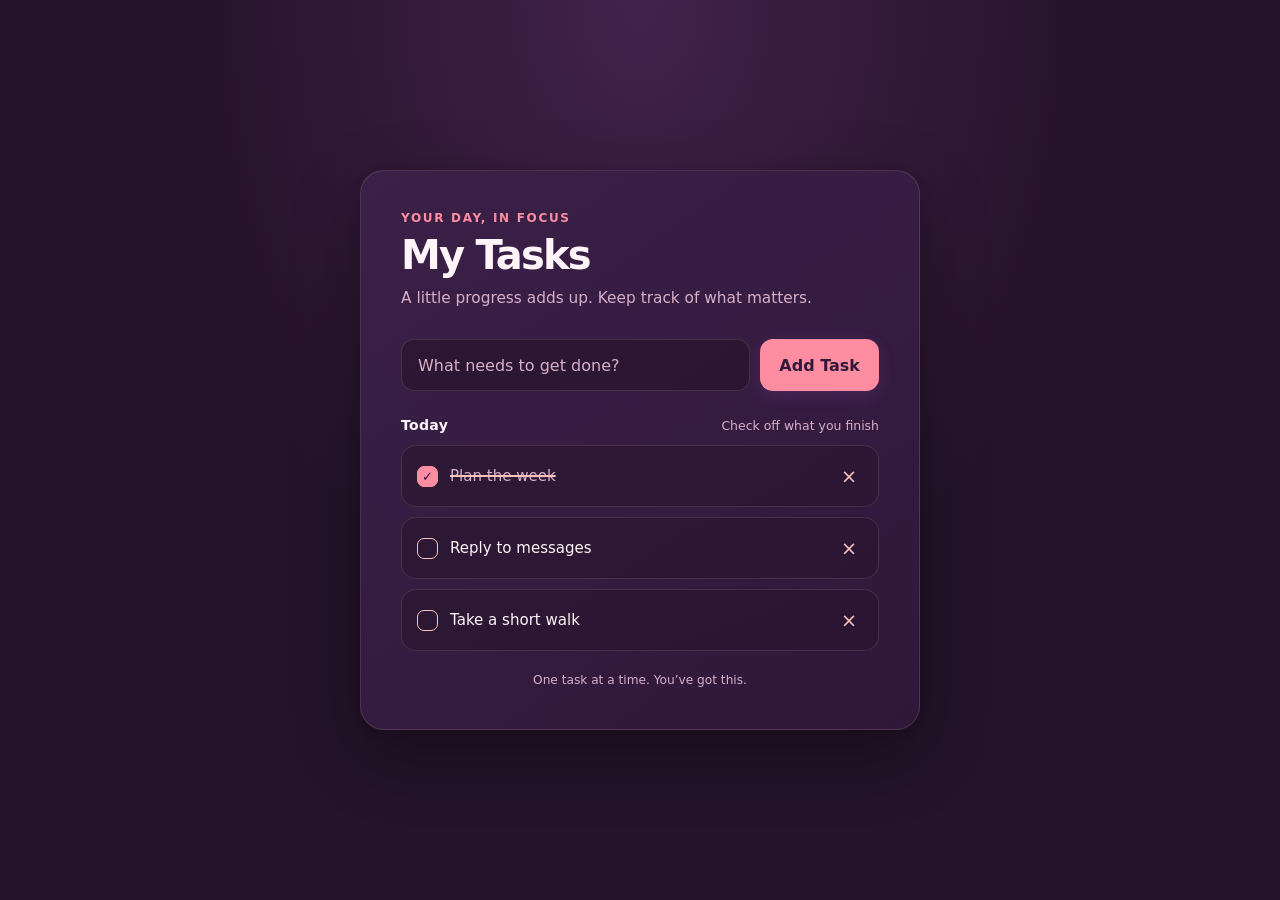
==== to_do/index.html @ 2f0e8a7e "to-do" ====
<!doctype html>
<html lang="en">
<head>
  <meta charset="utf-8">
  <meta name="viewport" content="width=device-width, initial-scale=1">
  <meta name="theme-color" content="#30183b">
  <title>My Tasks — To-Do List</title>
    <link rel="stylesheet" href="style.css" />

</head>
<body>
  <main class="todo-card" aria-labelledby="page-title">
    <header class="card-header">
      <p class="eyebrow">Your day, in focus</p>
      <h1 id="page-title">My Tasks</h1>
      <p class="subtitle">A little progress adds up. Keep track of what matters.</p>
    </header>

    <form class="task-entry" action="#" method="get" aria-label="Add a task">
      <label class="visually-hidden" for="new-task">Enter a new task</label>
      <input class="task-input" id="new-task" name="task" type="text" placeholder="What needs to get done?" autocomplete="off">
      <button class="add-button" id="add-task-button" type="submit">Add Task</button>
    </form>

    <section class="tasks-section" aria-labelledby="tasks-heading">
      <div class="list-heading">
        <h2 id="tasks-heading">Today</h2>
        <span class="list-hint">Check off what you finish</span>
      </div>

      <ul class="task-list" id="task-list" aria-label="Task list">
        <li class="task-row">
          <input class="delete-control" id="delete-task-1" type="checkbox" aria-label="Remove task: Plan the week">
          <div class="task-item">
            <input class="task-checkbox" id="task-1-complete" type="checkbox" checked>
            <label class="checkbox-visual" for="task-1-complete" aria-label="Mark Plan the week as incomplete"></label>
            <label class="task-text" for="task-1-complete">Plan the week</label>
            <label class="delete-button" for="delete-task-1" aria-label="Delete Plan the week" title="Delete task">×</label>
          </div>
        </li>
        <li class="task-row">
          <input class="delete-control" id="delete-task-2" type="checkbox" aria-label="Remove task: Reply to messages">
          <div class="task-item">
            <input class="task-checkbox" id="task-2-complete" type="checkbox">
            <label class="checkbox-visual" for="task-2-complete" aria-label="Mark Reply to messages as complete"></label>
            <label class="task-text" for="task-2-complete">Reply to messages</label>
            <label class="delete-button" for="delete-task-2" aria-label="Delete Reply to messages" title="Delete task">×</label>
          </div>
        </li>
        <li class="task-row">
          <input class="delete-control" id="delete-task-3" type="checkbox" aria-label="Remove task: Take a short walk">
          <div class="task-item">
            <input class="task-checkbox" id="task-3-complete" type="checkbox">
            <label class="checkbox-visual" for="task-3-complete" aria-label="Mark Take a short walk as complete"></label>
            <label class="task-text" for="task-3-complete">Take a short walk</label>
            <label class="delete-button" for="delete-task-3" aria-label="Delete Take a short walk" title="Delete task">×</label>
          </div>
        </li>
      </ul>
      <p class="empty-state" id="empty-state">No tasks yet. Add your first task!</p>
    </section>

    <footer class="card-footer">One task at a time. You’ve got this.</footer>
  </main>
  <script src="./script.js"></script>
</body>
</html>
---- to_do/style.css ----
:root {
        color-scheme: dark;
        --page: #241329;
        --surface: #30183b;
        --surface-raised: #3b2148;
        --surface-hover: #4a2854;
        --border: rgba(255, 194, 186, 0.14);
        --text: #fff4f7;
        --muted: #d8afc7;
        --accent: #ff8da1;
        --accent-strong: #ad56c4;
        --accent-soft: #ffc2ba;
        --accent-glow: #ff9ce9;
        --danger: #ff9ce9;
        --radius-card: 24px;
        --radius-control: 13px;
        font-family: Inter, ui-sans-serif, system-ui, -apple-system, BlinkMacSystemFont, "Segoe UI", sans-serif;
    }

    *,
    *::before,
    *::after {
        box-sizing: border-box;
    }

    body {
        min-width: 320px;
        min-height: 100vh;
        margin: 0;
        padding: 40px 20px;
        display: grid;
        place-items: center;
        color: var(--text);
        background:
            radial-gradient(ellipse at 50% 0%, rgba(173, 86, 196, 0.22), transparent 52%),
            var(--page);
    }

    button,
    input {
        font: inherit;
    }

    .todo-card {
        width: min(100%, 560px);
        padding: clamp(24px, 5vw, 40px);
        border: 1px solid var(--border);
        border-radius: var(--radius-card);
        background: linear-gradient(145deg, rgba(59, 33, 72, 0.98), rgba(48, 24, 59, 0.98));
        box-shadow: 0 24px 70px rgba(0, 0, 0, 0.3), 0 3px 12px rgba(0, 0, 0, 0.12);
    }

    .card-header {
        margin-bottom: 28px;
    }

    .eyebrow {
        margin: 0 0 8px;
        color: var(--accent);
        font-size: 0.75rem;
        font-weight: 750;
        letter-spacing: 0.14em;
        text-transform: uppercase;
    }

    h1 {
        margin: 0;
        font-size: clamp(2rem, 6vw, 2.5rem);
        line-height: 1.12;
        letter-spacing: -0.045em;
    }

    .subtitle {
        margin: 10px 0 0;
        color: var(--muted);
        font-size: 0.96rem;
        line-height: 1.55;
    }

    .task-entry {
        display: flex;
        gap: 10px;
        margin-bottom: 26px;
    }

    .task-input {
        min-width: 0;
        flex: 1;
        height: 52px;
        padding: 0 16px;
        border: 1px solid var(--border);
        border-radius: var(--radius-control);
        outline: none;
        color: var(--text);
        background: rgba(36, 19, 41, 0.58);
        transition: border-color 180ms ease, box-shadow 180ms ease, background 180ms ease;
    }

    .task-input::placeholder {
        color: #d8afc7;
    }

    .task-input:hover {
        border-color: rgba(255, 194, 186, 0.42);
    }

    .task-input:focus-visible {
        border-color: var(--accent);
        background: rgba(36, 19, 41, 0.82);
        box-shadow: 0 0 0 3px rgba(255, 141, 161, 0.18);
    }

    .add-button {
        min-height: 52px;
        padding: 0 19px;
        border: 0;
        border-radius: var(--radius-control);
        color: #30183b;
        background: var(--accent);
        font-weight: 750;
        white-space: nowrap;
        cursor: pointer;
        box-shadow: 0 5px 16px rgba(173, 86, 196, 0.18);
        transition: transform 180ms ease, background 180ms ease, box-shadow 180ms ease;
    }

    .add-button:hover {
        transform: translateY(-2px);
        background: #ff9ce9;
        box-shadow: 0 8px 22px rgba(173, 86, 196, 0.26);
    }

    .add-button:active {
        transform: translateY(0);
    }

    .add-button:focus-visible,
    .delete-button:focus-visible,
    .task-checkbox:focus-visible+.checkbox-visual {
        outline: 3px solid rgba(255, 156, 233, 0.58);
        outline-offset: 3px;
    }

    .list-heading {
        display: flex;
        align-items: center;
        justify-content: space-between;
        gap: 12px;
        margin-bottom: 12px;
    }

    .list-heading h2 {
        margin: 0;
        font-size: 0.88rem;
        font-weight: 700;
        letter-spacing: 0.02em;
    }

    .list-hint {
        color: var(--muted);
        font-size: 0.78rem;
    }

    .task-list {
        display: grid;
        gap: 10px;
        margin: 0;
        padding: 0;
        list-style: none;
    }

    .task-item {
        position: relative;
        display: flex;
        align-items: center;
        gap: 12px;
        min-height: 62px;
        padding: 12px 12px 12px 15px;
        border: 1px solid var(--border);
        border-radius: 15px;
        background: rgba(36, 19, 41, 0.48);
        transition: background 180ms ease, border-color 180ms ease, transform 180ms ease, opacity 180ms ease;
    }

    .task-item:hover {
        transform: translateY(-1px);
        border-color: rgba(255, 194, 186, 0.28);
        background: var(--surface-hover);
    }

    .task-checkbox {
        position: absolute;
        width: 1px;
        height: 1px;
        overflow: hidden;
        clip: rect(0, 0, 0, 0);
        white-space: nowrap;
        clip-path: inset(50%);
    }

    .checkbox-visual {
        width: 21px;
        height: 21px;
        flex: 0 0 21px;
        display: grid;
        place-items: center;
        border: 1.5px solid #ffc2ba;
        border-radius: 7px;
        color: #30183b;
        cursor: pointer;
        transition: background 180ms ease, border-color 180ms ease, transform 180ms ease;
    }

    .checkbox-visual::after {
        content: "✓";
        font-size: 0.82rem;
        font-weight: 900;
        opacity: 0;
        transform: scale(0.6);
        transition: opacity 180ms ease, transform 180ms ease;
    }

    .task-checkbox:checked+.checkbox-visual {
        border-color: var(--accent);
        background: var(--accent);
    }

    .task-checkbox:checked+.checkbox-visual::after {
        opacity: 1;
        transform: scale(1);
    }

    .task-text {
        flex: 1;
        min-width: 0;
        color: #fff4f7;
        font-size: 0.94rem;
        line-height: 1.4;
        overflow-wrap: anywhere;
        transition: color 180ms ease, opacity 180ms ease;
        cursor: pointer;
    }

    .task-checkbox:checked~.task-text {
        color: var(--muted);
        text-decoration: line-through;
        text-decoration-color: #ffc2ba;
        text-decoration-thickness: 1.5px;
    }

    .delete-control {
        position: absolute;
        width: 1px;
        height: 1px;
        overflow: hidden;
        clip: rect(0, 0, 0, 0);
        clip-path: inset(50%);
        white-space: nowrap;
    }

    .delete-button {
        width: 34px;
        height: 34px;
        flex: 0 0 34px;
        display: grid;
        place-items: center;
        border: 0;
        border-radius: 10px;
        color: #ffc2ba;
        background: transparent;
        font-size: 1.2rem;
        line-height: 1;
        cursor: pointer;
        transition: color 180ms ease, background 180ms ease, transform 180ms ease;
    }

    .delete-button:hover {
        transform: scale(1.06);
        color: var(--danger);
        background: rgba(255, 156, 233, 0.14);
    }

    .delete-control:checked~.task-item {
        display: none;
    }

    .delete-control:focus-visible+.task-item .delete-button {
        outline: 3px solid rgba(255, 156, 233, 0.58);
        outline-offset: 2px;
    }

    .empty-state {
        display: none;
        margin: 0;
        padding: 28px 16px;
        border: 1px dashed rgba(255, 194, 186, 0.28);
        border-radius: 15px;
        color: var(--muted);
        text-align: center;
        font-size: 0.94rem;
    }

    .task-list:empty+.empty-state {
        display: block;
    }

    .card-footer {
        margin-top: 20px;
        color: #d8afc7;
        font-size: 0.76rem;
        line-height: 1.5;
        text-align: center;
    }

    @media (max-width: 480px) {
        body {
            padding: 20px 14px;
            place-items: start center;
        }

        .todo-card {
            margin: auto 0;
            padding: 25px 20px;
            border-radius: 20px;
        }

        .task-entry {
            gap: 8px;
        }

        .task-input {
            padding-inline: 13px;
            font-size: 0.9rem;
        }

        .add-button {
            padding-inline: 14px;
            font-size: 0.88rem;
        }

        .list-hint {
            font-size: 0.72rem;
        }
    }

    @media (prefers-reduced-motion: reduce) {

        *,
        *::before,
        *::after {
            scroll-behavior: auto !important;
            transition-duration: 0.01ms !important;
        }
    }

    .visually-hidden {
        position: absolute;
        width: 1px;
        height: 1px;
        padding: 0;
        margin: -1px;
        overflow: hidden;
        clip: rect(0, 0, 0, 0);
        white-space: nowrap;
        border: 0;
    }
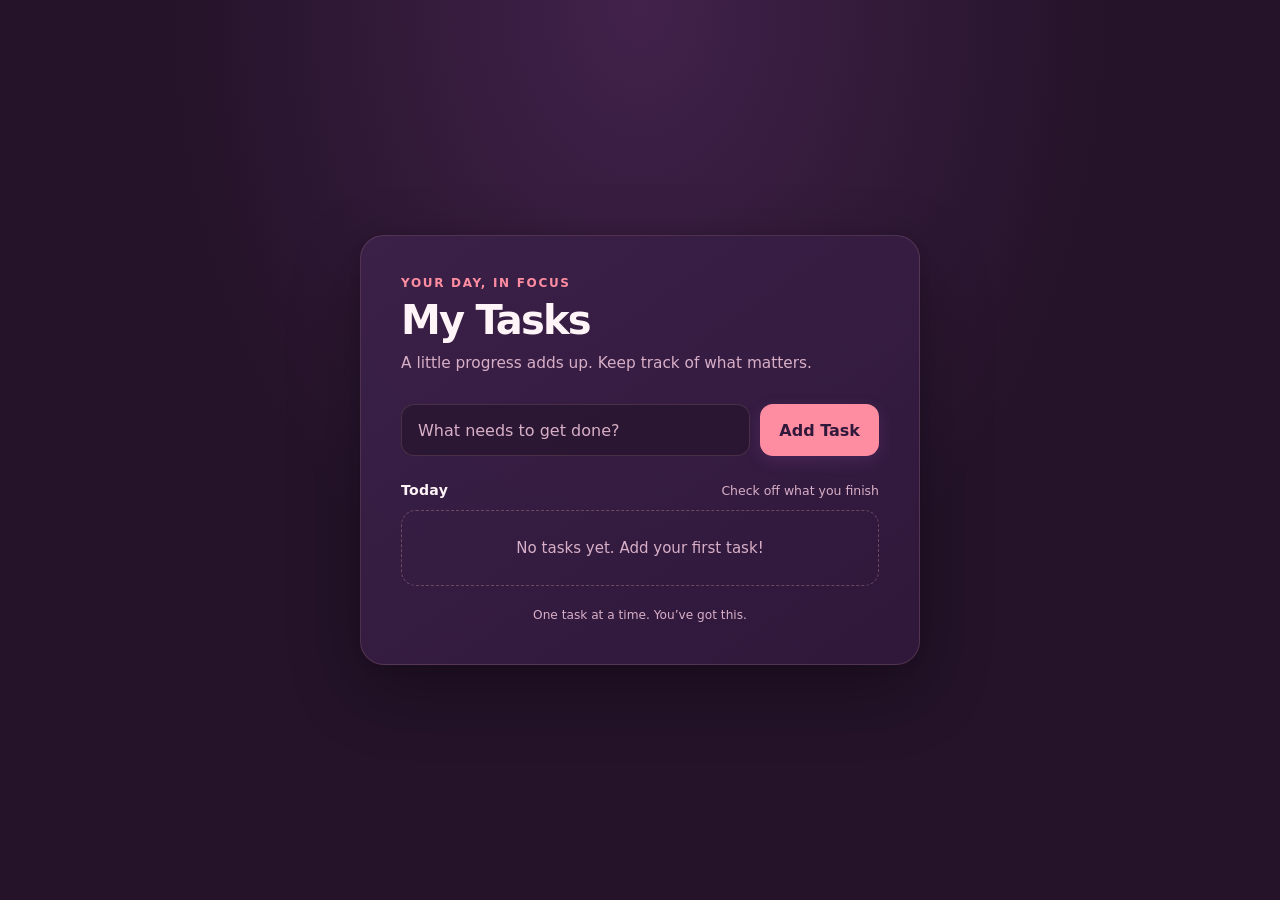
==== commit 0c2d2e5c: "todo" ====
--- a/to_do/index.html
+++ b/to_do/index.html
@@ -5,8 +5,7 @@
   <meta name="viewport" content="width=device-width, initial-scale=1">
   <meta name="theme-color" content="#30183b">
   <title>My Tasks — To-Do List</title>
-    <link rel="stylesheet" href="style.css" />
-
+  <link rel="stylesheet" href="style.css" />
 </head>
 <body>
   <main class="todo-card" aria-labelledby="page-title">
@@ -29,39 +28,14 @@
       </div>
 
       <ul class="task-list" id="task-list" aria-label="Task list">
-        <li class="task-row">
-          <input class="delete-control" id="delete-task-1" type="checkbox" aria-label="Remove task: Plan the week">
-          <div class="task-item">
-            <input class="task-checkbox" id="task-1-complete" type="checkbox" checked>
-            <label class="checkbox-visual" for="task-1-complete" aria-label="Mark Plan the week as incomplete"></label>
-            <label class="task-text" for="task-1-complete">Plan the week</label>
-            <label class="delete-button" for="delete-task-1" aria-label="Delete Plan the week" title="Delete task">×</label>
-          </div>
-        </li>
-        <li class="task-row">
-          <input class="delete-control" id="delete-task-2" type="checkbox" aria-label="Remove task: Reply to messages">
-          <div class="task-item">
-            <input class="task-checkbox" id="task-2-complete" type="checkbox">
-            <label class="checkbox-visual" for="task-2-complete" aria-label="Mark Reply to messages as complete"></label>
-            <label class="task-text" for="task-2-complete">Reply to messages</label>
-            <label class="delete-button" for="delete-task-2" aria-label="Delete Reply to messages" title="Delete task">×</label>
-          </div>
-        </li>
-        <li class="task-row">
-          <input class="delete-control" id="delete-task-3" type="checkbox" aria-label="Remove task: Take a short walk">
-          <div class="task-item">
-            <input class="task-checkbox" id="task-3-complete" type="checkbox">
-            <label class="checkbox-visual" for="task-3-complete" aria-label="Mark Take a short walk as complete"></label>
-            <label class="task-text" for="task-3-complete">Take a short walk</label>
-            <label class="delete-button" for="delete-task-3" aria-label="Delete Take a short walk" title="Delete task">×</label>
-          </div>
-        </li>
       </ul>
+
       <p class="empty-state" id="empty-state">No tasks yet. Add your first task!</p>
     </section>
 
     <footer class="card-footer">One task at a time. You’ve got this.</footer>
   </main>
+
   <script src="./script.js"></script>
 </body>
-</html>
+</html>
--- a/to_do/style.css
+++ b/to_do/style.css
@@ -1,366 +1,367 @@
-    :root {
-        color-scheme: dark;
-        --page: #241329;
-        --surface: #30183b;
-        --surface-raised: #3b2148;
-        --surface-hover: #4a2854;
-        --border: rgba(255, 194, 186, 0.14);
-        --text: #fff4f7;
-        --muted: #d8afc7;
-        --accent: #ff8da1;
-        --accent-strong: #ad56c4;
-        --accent-soft: #ffc2ba;
-        --accent-glow: #ff9ce9;
-        --danger: #ff9ce9;
-        --radius-card: 24px;
-        --radius-control: 13px;
-        font-family: Inter, ui-sans-serif, system-ui, -apple-system, BlinkMacSystemFont, "Segoe UI", sans-serif;
+  :root {
+      color-scheme: dark;
+      --page: #241329;
+      --surface: #30183b;
+      --surface-raised: #3b2148;
+      --surface-hover: #4a2854;
+      --border: rgba(255, 194, 186, 0.14);
+      --text: #fff4f7;
+      --muted: #d8afc7;
+      --accent: #ff8da1;
+      --accent-strong: #ad56c4;
+      --accent-soft: #ffc2ba;
+      --accent-glow: #ff9ce9;
+      --danger: #ff9ce9;
+      --radius-card: 24px;
+      --radius-control: 13px;
+      font-family: Inter, ui-sans-serif, system-ui, -apple-system, BlinkMacSystemFont, "Segoe UI", sans-serif;
     }
 
     *,
     *::before,
     *::after {
-        box-sizing: border-box;
+      box-sizing: border-box;
     }
 
     body {
-        min-width: 320px;
-        min-height: 100vh;
-        margin: 0;
-        padding: 40px 20px;
-        display: grid;
-        place-items: center;
-        color: var(--text);
-        background:
-            radial-gradient(ellipse at 50% 0%, rgba(173, 86, 196, 0.22), transparent 52%),
-            var(--page);
+      min-width: 320px;
+      min-height: 100vh;
+      margin: 0;
+      padding: 40px 20px;
+      display: grid;
+      place-items: center;
+      color: var(--text);
+      background:
+        radial-gradient(ellipse at 50% 0%, rgba(173, 86, 196, 0.22), transparent 52%),
+        var(--page);
     }
 
     button,
     input {
-        font: inherit;
+      font: inherit;
     }
 
     .todo-card {
-        width: min(100%, 560px);
-        padding: clamp(24px, 5vw, 40px);
-        border: 1px solid var(--border);
-        border-radius: var(--radius-card);
-        background: linear-gradient(145deg, rgba(59, 33, 72, 0.98), rgba(48, 24, 59, 0.98));
-        box-shadow: 0 24px 70px rgba(0, 0, 0, 0.3), 0 3px 12px rgba(0, 0, 0, 0.12);
+      width: min(100%, 560px);
+      padding: clamp(24px, 5vw, 40px);
+      border: 1px solid var(--border);
+      border-radius: var(--radius-card);
+      background: linear-gradient(145deg, rgba(59, 33, 72, 0.98), rgba(48, 24, 59, 0.98));
+      box-shadow: 0 24px 70px rgba(0, 0, 0, 0.3), 0 3px 12px rgba(0, 0, 0, 0.12);
     }
 
     .card-header {
-        margin-bottom: 28px;
+      margin-bottom: 28px;
     }
 
     .eyebrow {
-        margin: 0 0 8px;
-        color: var(--accent);
-        font-size: 0.75rem;
-        font-weight: 750;
-        letter-spacing: 0.14em;
-        text-transform: uppercase;
+      margin: 0 0 8px;
+      color: var(--accent);
+      font-size: 0.75rem;
+      font-weight: 750;
+      letter-spacing: 0.14em;
+      text-transform: uppercase;
     }
 
     h1 {
-        margin: 0;
-        font-size: clamp(2rem, 6vw, 2.5rem);
-        line-height: 1.12;
-        letter-spacing: -0.045em;
+      margin: 0;
+      font-size: clamp(2rem, 6vw, 2.5rem);
+      line-height: 1.12;
+      letter-spacing: -0.045em;
     }
 
     .subtitle {
-        margin: 10px 0 0;
-        color: var(--muted);
-        font-size: 0.96rem;
-        line-height: 1.55;
+      margin: 10px 0 0;
+      color: var(--muted);
+      font-size: 0.96rem;
+      line-height: 1.55;
     }
 
     .task-entry {
-        display: flex;
-        gap: 10px;
-        margin-bottom: 26px;
+      display: flex;
+      gap: 10px;
+      margin-bottom: 26px;
     }
 
     .task-input {
-        min-width: 0;
-        flex: 1;
-        height: 52px;
-        padding: 0 16px;
-        border: 1px solid var(--border);
-        border-radius: var(--radius-control);
-        outline: none;
-        color: var(--text);
-        background: rgba(36, 19, 41, 0.58);
-        transition: border-color 180ms ease, box-shadow 180ms ease, background 180ms ease;
+      min-width: 0;
+      flex: 1;
+      height: 52px;
+      padding: 0 16px;
+      border: 1px solid var(--border);
+      border-radius: var(--radius-control);
+      outline: none;
+      color: var(--text);
+      background: rgba(36, 19, 41, 0.58);
+      transition: border-color 180ms ease, box-shadow 180ms ease, background 180ms ease;
     }
 
     .task-input::placeholder {
-        color: #d8afc7;
+      color: #d8afc7;
     }
 
     .task-input:hover {
-        border-color: rgba(255, 194, 186, 0.42);
+      border-color: rgba(255, 194, 186, 0.42);
     }
 
     .task-input:focus-visible {
-        border-color: var(--accent);
-        background: rgba(36, 19, 41, 0.82);
-        box-shadow: 0 0 0 3px rgba(255, 141, 161, 0.18);
+      border-color: var(--accent);
+      background: rgba(36, 19, 41, 0.82);
+      box-shadow: 0 0 0 3px rgba(255, 141, 161, 0.18);
     }
 
     .add-button {
-        min-height: 52px;
-        padding: 0 19px;
-        border: 0;
-        border-radius: var(--radius-control);
-        color: #30183b;
-        background: var(--accent);
-        font-weight: 750;
-        white-space: nowrap;
-        cursor: pointer;
-        box-shadow: 0 5px 16px rgba(173, 86, 196, 0.18);
-        transition: transform 180ms ease, background 180ms ease, box-shadow 180ms ease;
+      min-height: 52px;
+      padding: 0 19px;
+      border: 0;
+      border-radius: var(--radius-control);
+      color: #30183b;
+      background: var(--accent);
+      font-weight: 750;
+      white-space: nowrap;
+      cursor: pointer;
+      box-shadow: 0 5px 16px rgba(173, 86, 196, 0.18);
+      transition: transform 180ms ease, background 180ms ease, box-shadow 180ms ease;
     }
 
     .add-button:hover {
-        transform: translateY(-2px);
-        background: #ff9ce9;
-        box-shadow: 0 8px 22px rgba(173, 86, 196, 0.26);
+      transform: translateY(-2px);
+      background: #ff9ce9;
+      box-shadow: 0 8px 22px rgba(173, 86, 196, 0.26);
     }
 
     .add-button:active {
-        transform: translateY(0);
+      transform: translateY(0);
     }
 
     .add-button:focus-visible,
     .delete-button:focus-visible,
-    .task-checkbox:focus-visible+.checkbox-visual {
-        outline: 3px solid rgba(255, 156, 233, 0.58);
-        outline-offset: 3px;
+    .task-checkbox:focus-visible + .checkbox-visual {
+      outline: 3px solid rgba(255, 156, 233, 0.58);
+      outline-offset: 3px;
     }
 
     .list-heading {
-        display: flex;
-        align-items: center;
-        justify-content: space-between;
-        gap: 12px;
-        margin-bottom: 12px;
+      display: flex;
+      align-items: center;
+      justify-content: space-between;
+      gap: 12px;
+      margin-bottom: 12px;
     }
 
     .list-heading h2 {
-        margin: 0;
+      margin: 0;
+      font-size: 0.88rem;
+      font-weight: 700;
+      letter-spacing: 0.02em;
+    }
+
+    .list-hint {
+      color: var(--muted);
+      font-size: 0.78rem;
+    }
+
+    .task-list {
+      display: grid;
+      gap: 10px;
+      margin: 0;
+      padding: 0;
+      list-style: none;
+    }
+
+    .task-item {
+      position: relative;
+      display: flex;
+      align-items: center;
+      gap: 12px;
+      min-height: 62px;
+      padding: 12px 12px 12px 15px;
+      border: 1px solid var(--border);
+      border-radius: 15px;
+      background: rgba(36, 19, 41, 0.48);
+      transition: background 180ms ease, border-color 180ms ease, transform 180ms ease, opacity 180ms ease;
+    }
+
+    .task-item:hover {
+      transform: translateY(-1px);
+      border-color: rgba(255, 194, 186, 0.28);
+      background: var(--surface-hover);
+    }
+
+    .task-checkbox {
+      position: absolute;
+      width: 1px;
+      height: 1px;
+      overflow: hidden;
+      clip: rect(0, 0, 0, 0);
+      white-space: nowrap;
+      clip-path: inset(50%);
+    }
+
+    .checkbox-visual {
+      width: 21px;
+      height: 21px;
+      flex: 0 0 21px;
+      display: grid;
+      place-items: center;
+      border: 1.5px solid #ffc2ba;
+      border-radius: 7px;
+      color: #30183b;
+      cursor: pointer;
+      transition: background 180ms ease, border-color 180ms ease, transform 180ms ease;
+    }
+
+    .checkbox-visual::after {
+      content: "✓";
+      font-size: 0.82rem;
+      font-weight: 900;
+      opacity: 0;
+      transform: scale(0.6);
+      transition: opacity 180ms ease, transform 180ms ease;
+    }
+
+    .task-checkbox:checked + .checkbox-visual {
+      border-color: var(--accent);
+      background: var(--accent);
+    }
+
+    .task-checkbox:checked + .checkbox-visual::after {
+      opacity: 1;
+      transform: scale(1);
+    }
+
+    .task-text {
+      flex: 1;
+      min-width: 0;
+      color: #fff4f7;
+      font-size: 0.94rem;
+      line-height: 1.4;
+      overflow-wrap: anywhere;
+      transition: color 180ms ease, opacity 180ms ease;
+      cursor: pointer;
+    }
+
+    .completed,
+    .task-checkbox:checked ~ .task-text {
+      color: var(--muted);
+      text-decoration: line-through;
+      text-decoration-color: #ffc2ba;
+      text-decoration-thickness: 1.5px;
+    }
+
+    .delete-control {
+      position: absolute;
+      width: 1px;
+      height: 1px;
+      overflow: hidden;
+      clip: rect(0, 0, 0, 0);
+      clip-path: inset(50%);
+      white-space: nowrap;
+    }
+
+    .delete-button {
+      width: 34px;
+      height: 34px;
+      flex: 0 0 34px;
+      display: grid;
+      place-items: center;
+      border: 0;
+      border-radius: 10px;
+      color: #ffc2ba;
+      background: transparent;
+      font-size: 1.2rem;
+      line-height: 1;
+      cursor: pointer;
+      transition: color 180ms ease, background 180ms ease, transform 180ms ease;
+    }
+
+    .delete-button:hover {
+      transform: scale(1.06);
+      color: var(--danger);
+      background: rgba(255, 156, 233, 0.14);
+    }
+
+    .delete-control:checked ~ .task-item {
+      display: none;
+    }
+
+    .delete-control:focus-visible + .task-item .delete-button {
+      outline: 3px solid rgba(255, 156, 233, 0.58);
+      outline-offset: 2px;
+    }
+
+    .empty-state {
+      margin: 0;
+      padding: 28px 16px;
+      border: 1px dashed rgba(255, 194, 186, 0.28);
+      border-radius: 15px;
+      color: var(--muted);
+      text-align: center;
+      font-size: 0.94rem;
+    }
+
+    .task-list:empty + .empty-state {
+      display: block;
+    }
+
+    .card-footer {
+      margin-top: 20px;
+      color: #d8afc7;
+      font-size: 0.76rem;
+      line-height: 1.5;
+      text-align: center;
+    }
+
+    @media (max-width: 480px) {
+      body {
+        padding: 20px 14px;
+        place-items: start center;
+      }
+
+      .todo-card {
+        margin: auto 0;
+        padding: 25px 20px;
+        border-radius: 20px;
+      }
+
+      .task-entry {
+        gap: 8px;
+      }
+
+      .task-input {
+        padding-inline: 13px;
+        font-size: 0.9rem;
+      }
+
+      .add-button {
+        padding-inline: 14px;
         font-size: 0.88rem;
-        font-weight: 700;
-        letter-spacing: 0.02em;
-    }
-
-    .list-hint {
-        color: var(--muted);
-        font-size: 0.78rem;
-    }
-
-    .task-list {
-        display: grid;
-        gap: 10px;
-        margin: 0;
-        padding: 0;
-        list-style: none;
-    }
-
-    .task-item {
-        position: relative;
-        display: flex;
-        align-items: center;
-        gap: 12px;
-        min-height: 62px;
-        padding: 12px 12px 12px 15px;
-        border: 1px solid var(--border);
-        border-radius: 15px;
-        background: rgba(36, 19, 41, 0.48);
-        transition: background 180ms ease, border-color 180ms ease, transform 180ms ease, opacity 180ms ease;
-    }
-
-    .task-item:hover {
-        transform: translateY(-1px);
-        border-color: rgba(255, 194, 186, 0.28);
-        background: var(--surface-hover);
-    }
-
-    .task-checkbox {
-        position: absolute;
-        width: 1px;
-        height: 1px;
-        overflow: hidden;
-        clip: rect(0, 0, 0, 0);
-        white-space: nowrap;
-        clip-path: inset(50%);
-    }
-
-    .checkbox-visual {
-        width: 21px;
-        height: 21px;
-        flex: 0 0 21px;
-        display: grid;
-        place-items: center;
-        border: 1.5px solid #ffc2ba;
-        border-radius: 7px;
-        color: #30183b;
-        cursor: pointer;
-        transition: background 180ms ease, border-color 180ms ease, transform 180ms ease;
-    }
-
-    .checkbox-visual::after {
-        content: "✓";
-        font-size: 0.82rem;
-        font-weight: 900;
-        opacity: 0;
-        transform: scale(0.6);
-        transition: opacity 180ms ease, transform 180ms ease;
-    }
-
-    .task-checkbox:checked+.checkbox-visual {
-        border-color: var(--accent);
-        background: var(--accent);
-    }
-
-    .task-checkbox:checked+.checkbox-visual::after {
-        opacity: 1;
-        transform: scale(1);
-    }
-
-    .task-text {
-        flex: 1;
-        min-width: 0;
-        color: #fff4f7;
-        font-size: 0.94rem;
-        line-height: 1.4;
-        overflow-wrap: anywhere;
-        transition: color 180ms ease, opacity 180ms ease;
-        cursor: pointer;
-    }
-
-    .task-checkbox:checked~.task-text {
-        color: var(--muted);
-        text-decoration: line-through;
-        text-decoration-color: #ffc2ba;
-        text-decoration-thickness: 1.5px;
-    }
-
-    .delete-control {
-        position: absolute;
-        width: 1px;
-        height: 1px;
-        overflow: hidden;
-        clip: rect(0, 0, 0, 0);
-        clip-path: inset(50%);
-        white-space: nowrap;
-    }
-
-    .delete-button {
-        width: 34px;
-        height: 34px;
-        flex: 0 0 34px;
-        display: grid;
-        place-items: center;
-        border: 0;
-        border-radius: 10px;
-        color: #ffc2ba;
-        background: transparent;
-        font-size: 1.2rem;
-        line-height: 1;
-        cursor: pointer;
-        transition: color 180ms ease, background 180ms ease, transform 180ms ease;
-    }
-
-    .delete-button:hover {
-        transform: scale(1.06);
-        color: var(--danger);
-        background: rgba(255, 156, 233, 0.14);
-    }
-
-    .delete-control:checked~.task-item {
-        display: none;
-    }
-
-    .delete-control:focus-visible+.task-item .delete-button {
-        outline: 3px solid rgba(255, 156, 233, 0.58);
-        outline-offset: 2px;
-    }
-
-    .empty-state {
-        display: none;
-        margin: 0;
-        padding: 28px 16px;
-        border: 1px dashed rgba(255, 194, 186, 0.28);
-        border-radius: 15px;
-        color: var(--muted);
-        text-align: center;
-        font-size: 0.94rem;
-    }
-
-    .task-list:empty+.empty-state {
-        display: block;
-    }
-
-    .card-footer {
-        margin-top: 20px;
-        color: #d8afc7;
-        font-size: 0.76rem;
-        line-height: 1.5;
-        text-align: center;
-    }
-
-    @media (max-width: 480px) {
-        body {
-            padding: 20px 14px;
-            place-items: start center;
-        }
-
-        .todo-card {
-            margin: auto 0;
-            padding: 25px 20px;
-            border-radius: 20px;
-        }
-
-        .task-entry {
-            gap: 8px;
-        }
-
-        .task-input {
-            padding-inline: 13px;
-            font-size: 0.9rem;
-        }
-
-        .add-button {
-            padding-inline: 14px;
-            font-size: 0.88rem;
-        }
-
-        .list-hint {
-            font-size: 0.72rem;
-        }
+      }
+
+      .list-hint {
+        font-size: 0.72rem;
+      }
     }
 
     @media (prefers-reduced-motion: reduce) {
-
-        *,
-        *::before,
-        *::after {
-            scroll-behavior: auto !important;
-            transition-duration: 0.01ms !important;
-        }
-    }
-
-    .visually-hidden {
-        position: absolute;
-        width: 1px;
-        height: 1px;
-        padding: 0;
-        margin: -1px;
-        overflow: hidden;
-        clip: rect(0, 0, 0, 0);
-        white-space: nowrap;
-        border: 0;
-    }+      *,
+      *::before,
+      *::after {
+        scroll-behavior: auto !important;
+        transition-duration: 0.01ms !important;
+      }
+    }
+ .visually-hidden {
+      position: absolute;
+      width: 1px;
+      height: 1px;
+      padding: 0;
+      margin: -1px;
+      overflow: hidden;
+      clip: rect(0, 0, 0, 0);
+      white-space: nowrap;
+      border: 0;
+    }
+
+
+
